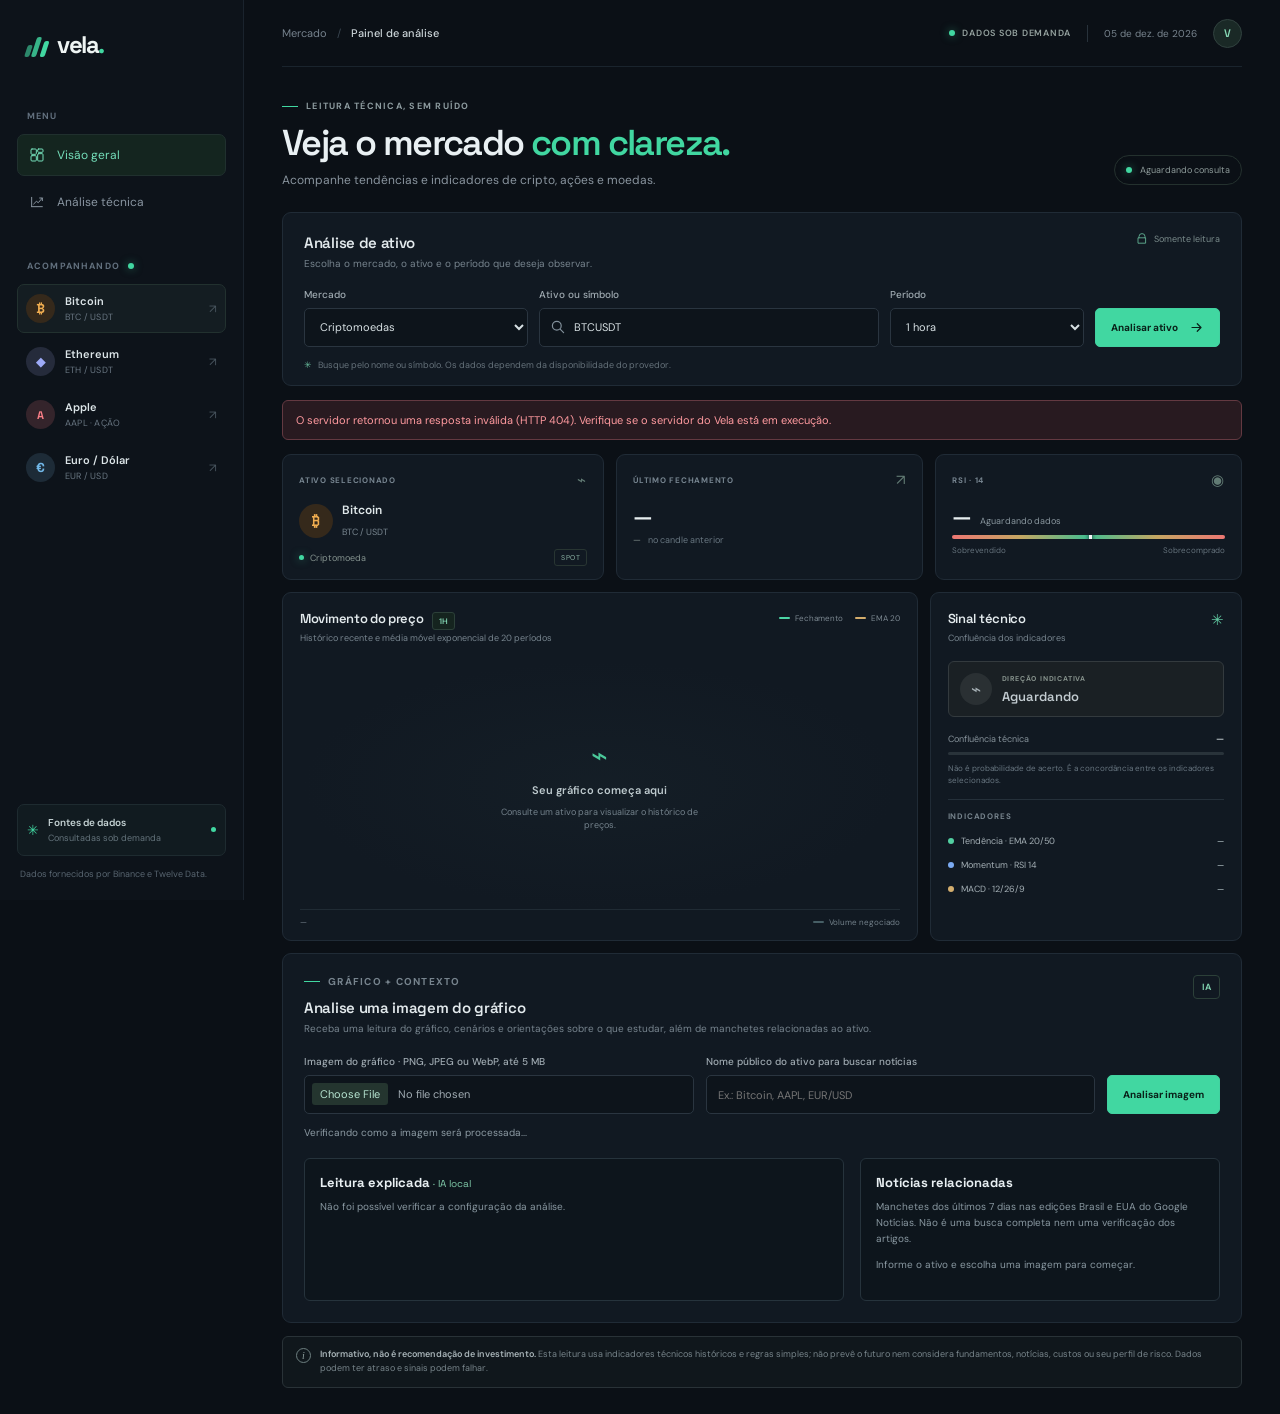
==== src/index.html @ a7787ef4 "Deploy Vela backend with Gemini consent Co-authored-by: Copilot <223556219+Copilot@users.noreply.git" ====
<!doctype html>
<html lang="pt-BR">
<head>
  <meta charset="utf-8">
  <meta name="viewport" content="width=device-width, initial-scale=1">
  <meta name="theme-color" content="#0b1016">
  <meta name="description" content="Painel de análise técnica de cripto, ações e forex com dados de mercado atuais.">
  <title>Vela — leitura de mercado</title>
  <link rel="preconnect" href="https://fonts.googleapis.com">
  <link rel="preconnect" href="https://fonts.gstatic.com" crossorigin>
  <link href="https://fonts.googleapis.com/css2?family=DM+Sans:wght@400;500;600;700&family=Space+Grotesk:wght@400;500;600;700&display=swap" rel="stylesheet">
  <link rel="stylesheet" href="./style.css?v=5">
  <script src="./app.js?v=2" defer></script>
  <script src="./image-analysis.js?v=4" defer></script>
</head>
<body>
  <div class="app-shell">
    <aside class="sidebar">
      <a class="brand" href="/" aria-label="Vela, início">
        <span class="brand-mark" aria-hidden="true"><span></span><span></span><span></span></span>
        <span>vela<span class="brand-period">.</span></span>
      </a>

      <div class="sidebar-label">MENU</div>
      <nav class="main-nav" aria-label="Navegação principal">
        <a class="nav-link active" href="#painel" aria-current="page">
          <svg viewBox="0 0 24 24" aria-hidden="true"><rect x="3" y="3" width="8" height="8" rx="1.5"/><rect x="13" y="3" width="8" height="5" rx="1.5"/><rect x="13" y="10" width="8" height="11" rx="1.5"/><rect x="3" y="13" width="8" height="8" rx="1.5"/></svg>
          Visão geral
        </a>
        <a class="nav-link" href="#analise">
          <svg viewBox="0 0 24 24" aria-hidden="true"><path d="M4 19V5m0 14h16M7 15l4-4 3 2 6-7"/><path d="M16 6h4v4"/></svg>
          Análise técnica
        </a>
      </nav>

      <div class="sidebar-label watchlist-label">ACOMPANHANDO <span class="live-dot"></span></div>
      <div class="watchlist" id="watchlist">
        <button class="watch-item selected" data-market="crypto" data-symbol="BTCUSDT">
          <span class="coin-icon bitcoin">₿</span>
          <span class="watch-copy"><strong>Bitcoin</strong><small>BTC / USDT</small></span>
          <span class="watch-arrow">↗</span>
        </button>
        <button class="watch-item" data-market="crypto" data-symbol="ETHUSDT">
          <span class="coin-icon ethereum">◆</span>
          <span class="watch-copy"><strong>Ethereum</strong><small>ETH / USDT</small></span>
          <span class="watch-arrow">↗</span>
        </button>
        <button class="watch-item" data-market="stocks" data-symbol="AAPL">
          <span class="coin-icon apple">A</span>
          <span class="watch-copy"><strong>Apple</strong><small>AAPL · AÇÃO</small></span>
          <span class="watch-arrow">↗</span>
        </button>
        <button class="watch-item" data-market="forex" data-symbol="EUR/USD">
          <span class="coin-icon euro">€</span>
          <span class="watch-copy"><strong>Euro / Dólar</strong><small>EUR / USD</small></span>
          <span class="watch-arrow">↗</span>
        </button>
      </div>

      <div class="sidebar-bottom">
        <div class="status-card">
          <span class="status-icon">✳</span>
          <div><strong>Fontes de dados</strong><small>Consultadas sob demanda</small></div>
          <span class="status-indicator"></span>
        </div>
        <p>Dados fornecidos por Binance e Twelve Data.</p>
      </div>
    </aside>

    <main id="painel" class="main-content">
      <header class="topbar">
        <div class="breadcrumb"><span>Mercado</span><span class="breadcrumb-slash">/</span><strong>Painel de análise</strong></div>
        <div class="topbar-right">
          <span class="market-status"><span class="live-dot"></span> DADOS SOB DEMANDA</span>
          <span class="topbar-divider"></span>
          <span class="date-label" id="current-date"></span>
          <div class="avatar" aria-label="Perfil">V</div>
        </div>
      </header>

      <section class="page-intro">
        <div>
          <p class="eyebrow"><span class="eyebrow-line"></span> LEITURA TÉCNICA, SEM RUÍDO</p>
          <h1>Veja o mercado <span>com clareza.</span></h1>
          <p class="intro-copy">Acompanhe tendências e indicadores de cripto, ações e moedas.</p>
        </div>
        <div class="updated-pill"><span class="live-dot"></span><span id="updated-at">Aguardando consulta</span></div>
      </section>

      <section id="analise" class="analysis-panel" aria-labelledby="analysis-heading">
        <div class="panel-heading">
          <div>
            <h2 id="analysis-heading">Análise de ativo</h2>
            <p>Escolha o mercado, o ativo e o período que deseja observar.</p>
          </div>
          <span class="secure-note"><svg viewBox="0 0 20 20" aria-hidden="true"><path d="M5 8V6a5 5 0 0 1 10 0v2m-11 0h12v9H4z"/></svg> Somente leitura</span>
        </div>
        <form id="analysis-form" class="control-grid">
          <label class="field market-field">
            <span>Mercado</span>
            <select id="market-select" name="market">
              <option value="crypto">Criptomoedas</option>
              <option value="stocks">Ações</option>
              <option value="forex">Forex</option>
            </select>
          </label>
          <label class="field symbol-field">
            <span>Ativo ou símbolo</span>
            <div class="symbol-input-wrap">
              <svg viewBox="0 0 20 20" aria-hidden="true"><circle cx="8.5" cy="8.5" r="5.5"/><path d="m13 13 4 4"/></svg>
              <input id="symbol-input" name="symbol" value="BTCUSDT" autocomplete="off" placeholder="Ex.: BTCUSDT, AAPL, EUR/USD" required>
              <div id="search-results" class="search-results" role="listbox" hidden></div>
            </div>
          </label>
          <label class="field interval-field">
            <span>Período</span>
            <select id="interval-select" name="interval">
              <option value="15m">15 minutos</option>
              <option value="1h" selected>1 hora</option>
              <option value="4h">4 horas</option>
              <option value="1d">1 dia</option>
              <option value="5m">5 minutos</option>
              <option value="1m">1 minuto</option>
            </select>
          </label>
          <button class="analyze-button" type="submit">
            <span>Analisar ativo</span>
            <svg viewBox="0 0 20 20" aria-hidden="true"><path d="M4 10h12m-5-5 5 5-5 5"/></svg>
          </button>
        </form>
        <p class="form-hint"><span class="hint-star">✳</span> Busque pelo nome ou símbolo. Os dados dependem da disponibilidade do provedor.</p>
      </section>

      <div id="error-message" class="error-message" role="alert" hidden></div>

      <section class="summary-grid" aria-label="Resumo da análise">
        <article class="summary-card asset-card">
          <div class="card-topline"><span>ATIVO SELECIONADO</span><span class="tiny-icon">⌁</span></div>
          <div class="asset-line">
            <span id="asset-icon" class="asset-icon">₿</span>
            <div><h3 id="asset-name">Bitcoin</h3><span id="asset-symbol" class="muted-label">BTC / USDT</span></div>
          </div>
          <div class="asset-market"><span class="live-dot"></span><span id="market-label">Criptomoeda</span><span id="market-badge" class="market-badge">SPOT</span></div>
        </article>
        <article class="summary-card price-card">
          <div class="card-topline"><span>ÚLTIMO FECHAMENTO</span><span class="tiny-icon">↗</span></div>
          <div id="latest-price" class="metric-value">—</div>
          <div class="metric-foot"><span id="price-change" class="change-value">—</span><span>no candle anterior</span></div>
        </article>
        <article class="summary-card rsi-card">
          <div class="card-topline"><span>RSI · 14</span><span class="tiny-icon">◉</span></div>
          <div class="rsi-line"><span id="rsi-value" class="metric-value">—</span><span id="rsi-state" class="rsi-state">Aguardando dados</span></div>
          <div class="rsi-track"><span id="rsi-marker"></span></div>
          <div class="rsi-scale"><span>Sobrevendido</span><span>Sobrecomprado</span></div>
        </article>
      </section>

      <section class="content-grid">
        <article class="chart-panel">
          <div class="chart-heading">
            <div>
              <div class="chart-title-row"><h2>Movimento do preço</h2><span class="interval-tag" id="chart-interval">1H</span></div>
              <p>Histórico recente e média móvel exponencial de 20 períodos</p>
            </div>
            <div class="chart-legend"><span><i class="legend-price"></i> Fechamento</span><span><i class="legend-ema"></i> EMA 20</span></div>
          </div>
          <div class="chart-wrap" id="chart-wrap">
            <canvas id="price-chart" aria-label="Gráfico de preço e EMA 20"></canvas>
            <div class="chart-empty" id="chart-empty">
              <span class="empty-chart-icon">⌁</span>
              <strong>Seu gráfico começa aqui</strong>
              <span>Consulte um ativo para visualizar o histórico de preços.</span>
            </div>
          </div>
          <div class="chart-footer"><span id="chart-range">—</span><span><i class="legend-volume"></i> Volume negociado</span></div>
        </article>

        <article class="signal-panel">
          <div class="signal-heading">
            <div><h2>Sinal técnico</h2><p>Confluência dos indicadores</p></div>
            <span class="signal-spark">✳</span>
          </div>
          <div id="signal-card" class="signal-card neutral">
            <div class="signal-icon" id="signal-icon">⌁</div>
            <div><span class="signal-caption">DIREÇÃO INDICATIVA</span><strong id="signal-direction">Aguardando</strong></div>
          </div>
          <div class="confluence-row"><span>Confluência técnica</span><strong id="confluence-value">—</strong></div>
          <div class="confluence-track"><span id="confluence-bar"></span></div>
          <p class="confluence-note">Não é probabilidade de acerto. É a concordância entre os indicadores selecionados.</p>
          <div class="signal-divider"></div>
          <h3 class="indicators-title">INDICADORES</h3>
          <div class="indicator-row"><span><i class="indicator-dot trend-dot"></i>Tendência · EMA 20/50</span><strong id="trend-indicator">—</strong></div>
          <div class="indicator-row"><span><i class="indicator-dot rsi-dot"></i>Momentum · RSI 14</span><strong id="rsi-indicator">—</strong></div>
          <div class="indicator-row"><span><i class="indicator-dot macd-dot"></i>MACD · 12/26/9</span><strong id="macd-indicator">—</strong></div>
        </article>
      </section>

      <section id="imagem" class="image-panel" aria-labelledby="image-heading">
        <div class="panel-heading">
          <div>
            <p class="eyebrow"><span class="eyebrow-line"></span> GRÁFICO + CONTEXTO</p>
            <h2 id="image-heading">Analise uma imagem do gráfico</h2>
            <p>Receba uma leitura do gráfico, cenários e orientações sobre o que estudar, além de manchetes relacionadas ao ativo.</p>
          </div>
          <span class="local-badge" id="image-provider-badge">IA</span>
        </div>
        <form id="image-form">
          <div class="image-controls">
            <label class="field image-file-field">
              <span>Imagem do gráfico · PNG, JPEG ou WebP, até 5 MB</span>
              <input id="chart-image" type="file" accept="image/png,image/jpeg,image/webp" required>
            </label>
            <label class="field image-topic-field">
              <span>Nome público do ativo para buscar notícias</span>
              <input id="news-topic" type="text" placeholder="Ex.: Bitcoin, AAPL, EUR/USD" maxlength="60" required>
            </label>
            <button type="submit" class="analyze-button" id="image-submit">Analisar imagem</button>
          </div>
          <p class="image-privacy" id="image-privacy">Verificando como a imagem será processada...</p>
          <label class="image-consent" id="image-consent-wrap" hidden>
            <input id="image-consent" type="checkbox">
            <span>Autorizo o envio desta imagem ao Google Gemini para análise.</span>
          </label>
        </form>
        <div class="image-result-grid">
          <div class="image-analysis-panel" aria-labelledby="image-result-heading">
            <h3 id="image-result-heading">Leitura explicada <span>· IA local</span></h3>
            <div id="image-status" class="image-status" role="status" aria-live="polite">Escolha uma imagem e informe o ativo para iniciar a análise.</div>
            <img id="image-preview" class="image-preview" alt="Prévia da imagem escolhida" hidden>
            <div id="image-error" class="error-message" role="alert" hidden></div>
            <div id="image-result" class="image-result" hidden>
              <p class="image-result-warning"><strong>Atenção:</strong> a IA pode interpretar o gráfico incorretamente ou criar regras falsas. Confira a imagem e consulte fontes confiáveis antes de tomar decisões.</p>
              <div id="image-explanation" class="image-explanation"></div>
              <div class="study-guide">
                <h3>Guia básico para estudar</h3>
                <ul>
                  <li><strong>Candles:</strong> cada vela mostra abertura, fechamento, máxima e mínima de um período.</li>
                  <li><strong>Tendência:</strong> observe a sequência de topos e fundos; uma vela isolada não confirma a direção.</li>
                  <li><strong>Suporte e resistência:</strong> são regiões onde o preço encontrou dificuldade para cair ou subir no passado, sem garantia de repetição.</li>
                  <li><strong>Volume:</strong> mostra a quantidade negociada no período, quando o gráfico disponibiliza esse dado.</li>
                  <li><strong>Indicadores:</strong> estude como foram calculados e o que medem; não suponha que estejam presentes se não aparecerem na imagem.</li>
                </ul>
              </div>
              <p>Confira a imagem, os valores e as fontes: a IA pode se enganar ou não identificar detalhes. Cenários não são previsões nem recomendação de investimento.</p>
            </div>
          </div>
          <aside class="news-panel" aria-labelledby="news-heading">
            <h3 id="news-heading">Notícias relacionadas</h3>
            <p>Manchetes dos últimos 7 dias nas edições Brasil e EUA do Google Notícias. Não é uma busca completa nem uma verificação dos artigos.</p>
            <div id="news-status" class="news-status" role="status">Informe o ativo e escolha uma imagem para começar.</div>
            <ul id="news-list" class="news-list"></ul>
          </aside>
        </div>
      </section>

      <footer class="disclaimer">
        <span class="disclaimer-icon">i</span>
        <p><strong>Informativo, não é recomendação de investimento.</strong> Esta leitura usa indicadores técnicos históricos e regras simples; não prevê o futuro nem considera fundamentos, notícias, custos ou seu perfil de risco. Dados podem ter atraso e sinais podem falhar.</p>
      </footer>
    </main>
  </div>
</body>
</html>
---- src/style.css ----
:root {
  color-scheme: dark;
  --bg: #0b1016;
  --sidebar: #0d131a;
  --panel: #111922;
  --panel-soft: #131d27;
  --border: #202b36;
  --muted: #788694;
  --text: #e9f0f3;
  --green: #41d7a1;
  --green-soft: #16352f;
  --red: #ff6d79;
  --amber: #eabf67;
  --font-ui: "DM Sans", sans-serif;
  --font-display: "Space Grotesk", sans-serif;
}

* { box-sizing: border-box; }

body {
  margin: 0;
  min-width: 320px;
  background: var(--bg);
  color: var(--text);
  font-family: var(--font-ui);
  font-size: 14px;
  -webkit-font-smoothing: antialiased;
}

button, input, select { font: inherit; }
button, select { cursor: pointer; }

.app-shell { min-height: 100vh; }

.sidebar {
  position: fixed;
  inset: 0 auto 0 0;
  z-index: 3;
  display: flex;
  width: 244px;
  flex-direction: column;
  padding: 28px 17px 19px;
  background: var(--sidebar);
  border-right: 1px solid #1a232d;
}

.brand {
  display: flex;
  width: fit-content;
  align-items: center;
  gap: 10px;
  margin: 1px 0 50px 9px;
  color: #eef4f3;
  font-family: var(--font-display);
  font-size: 24px;
  font-weight: 700;
  letter-spacing: -1.5px;
  text-decoration: none;
}

.brand-period { color: var(--green); }
.brand-mark { display: flex; height: 24px; align-items: end; gap: 3px; }
.brand-mark span { width: 5px; border-radius: 2px; background: var(--green); transform: skew(-18deg); }
.brand-mark span:nth-child(1) { height: 12px; opacity: .6; }
.brand-mark span:nth-child(2) { height: 20px; opacity: .82; }
.brand-mark span:nth-child(3) { height: 16px; }

.sidebar-label {
  display: flex;
  align-items: center;
  gap: 8px;
  margin: 0 10px 12px;
  color: #62707e;
  font-size: 9px;
  font-weight: 700;
  letter-spacing: 1.15px;
}

.main-nav { display: grid; gap: 5px; }
.nav-link {
  display: flex;
  height: 42px;
  align-items: center;
  gap: 12px;
  padding: 0 11px;
  border: 1px solid transparent;
  border-radius: 7px;
  color: #8995a1;
  font-size: 12px;
  text-decoration: none;
  transition: color .18s ease, background .18s ease;
}

.nav-link:hover { color: var(--text); background: #141d26; }
.nav-link.active { border-color: #20302e; background: #14251f; color: #74dfba; }
.nav-link svg { width: 16px; fill: none; stroke: currentColor; stroke-linecap: round; stroke-linejoin: round; stroke-width: 1.5; }
.watchlist-label { margin-top: 37px; }
.live-dot { display: inline-block; width: 6px; height: 6px; flex: 0 0 auto; border-radius: 50%; background: var(--green); box-shadow: 0 0 9px #41d7a180; }

.watchlist { display: grid; gap: 4px; }
.watch-item {
  display: flex;
  width: 100%;
  align-items: center;
  gap: 10px;
  padding: 9px 8px;
  border: 1px solid transparent;
  border-radius: 7px;
  background: transparent;
  color: var(--text);
  text-align: left;
  transition: border-color .18s ease, background .18s ease;
}

.watch-item:hover, .watch-item.selected { border-color: #22312f; background: #141d22; }
.coin-icon { display: grid; width: 29px; height: 29px; flex: 0 0 auto; place-items: center; border-radius: 50%; font-family: var(--font-display); font-size: 13px; font-weight: 700; }
.bitcoin { background: #35291b; color: #f0ad50; }
.ethereum { background: #252b3b; color: #9daaf7; font-size: 12px; }
.apple { background: #34242b; color: #fa7e87; font-size: 11px; }
.euro { background: #1d2b37; color: #71b7e7; }
.watch-copy { display: grid; gap: 3px; min-width: 0; }
.watch-copy strong { overflow: hidden; color: #dce5e8; font-size: 11px; font-weight: 600; text-overflow: ellipsis; white-space: nowrap; }
.watch-copy small { color: #687581; font-size: 9px; letter-spacing: .2px; }
.watch-arrow { margin-left: auto; color: #47545d; font-size: 12px; }

.sidebar-bottom { margin-top: auto; }
.status-card { display: flex; align-items: center; gap: 9px; padding: 11px 9px; border: 1px solid #1e2b30; border-radius: 7px; background: #111b20; }
.status-icon { color: var(--green); font-size: 14px; }
.status-card div { display: grid; gap: 3px; }
.status-card strong { color: #c4d2d3; font-size: 10px; font-weight: 600; }
.status-card small { color: #64737b; font-size: 9px; }
.status-indicator { width: 5px; height: 5px; margin-left: auto; border-radius: 50%; background: var(--green); }
.sidebar-bottom > p { margin: 11px 3px 0; color: #586570; font-size: 9px; line-height: 1.6; }

.main-content { max-width: 1600px; min-height: 100vh; margin-left: 244px; padding: 0 38px 26px; }
.topbar { display: flex; height: 67px; align-items: center; justify-content: space-between; border-bottom: 1px solid #1a242d; }
.breadcrumb { display: flex; align-items: center; gap: 10px; color: #76828d; font-size: 11px; }
.breadcrumb-slash { color: #3a4651; }
.breadcrumb strong { color: #cbd4d8; font-weight: 500; }
.topbar-right { display: flex; align-items: center; gap: 16px; }
.market-status { display: flex; align-items: center; gap: 7px; color: #95a29f; font-size: 9px; font-weight: 600; letter-spacing: .75px; }
.topbar-divider { width: 1px; height: 17px; background: #28323b; }
.date-label { color: #78848e; font-size: 10px; }
.avatar { display: grid; width: 29px; height: 29px; place-items: center; border: 1px solid #31423f; border-radius: 50%; background: #1a2926; color: #88dcb8; font-family: var(--font-display); font-size: 11px; font-weight: 600; }

.page-intro { display: flex; align-items: end; justify-content: space-between; margin: 33px 0 24px; }
.eyebrow { display: flex; align-items: center; gap: 8px; margin: 0 0 12px; color: #8d9b9f; font-size: 9px; font-weight: 700; letter-spacing: 1.25px; }
.eyebrow-line { width: 16px; height: 1px; background: var(--green); }
h1, h2, h3, p { margin-top: 0; }
h1 { margin-bottom: 8px; font-family: var(--font-display); font-size: clamp(26px, 3vw, 36px); font-weight: 600; letter-spacing: -1.6px; line-height: 1.1; }
h1 span { color: var(--green); }
.intro-copy { margin-bottom: 0; color: #89949e; font-size: 12px; }
.updated-pill { display: flex; align-items: center; gap: 8px; margin-bottom: 3px; padding: 8px 11px; border: 1px solid #24312e; border-radius: 20px; color: #8e9b9a; font-size: 9px; }

.analysis-panel, .summary-card, .chart-panel, .signal-panel { border: 1px solid var(--border); border-radius: 9px; background: var(--panel); }
.analysis-panel { padding: 20px 21px 14px; }
.panel-heading { display: flex; align-items: start; justify-content: space-between; }
.panel-heading h2, .chart-heading h2, .signal-heading h2 { margin: 0 0 5px; color: #e3eaed; font-family: var(--font-display); font-size: 15px; font-weight: 600; letter-spacing: -.3px; }
.panel-heading p, .chart-heading p, .signal-heading p { margin: 0; color: #77848e; font-size: 10px; }
.secure-note { display: flex; align-items: center; gap: 6px; color: #7a8b8b; font-size: 9px; }
.secure-note svg { width: 12px; fill: none; stroke: #67b99a; stroke-linecap: round; stroke-linejoin: round; stroke-width: 1.4; }
.control-grid { display: grid; grid-template-columns: minmax(155px, .92fr) minmax(210px, 1.4fr) minmax(135px, .8fr) auto; align-items: end; gap: 11px; margin-top: 18px; }
.field { display: grid; min-width: 0; gap: 7px; }
.field > span { color: #a0abb2; font-size: 10px; font-weight: 500; }
.field select, .field input { width: 100%; height: 39px; outline: none; border: 1px solid #2a3540; border-radius: 5px; background: #0d141b; color: #d7e0e3; font-size: 11px; }
.field select { padding: 0 30px 0 11px; }
.field input { padding: 0 10px 0 34px; }
.field select:focus, .field input:focus { border-color: #478875; box-shadow: 0 0 0 2px #41d7a11c; }
.symbol-input-wrap { position: relative; }
.symbol-input-wrap > svg { position: absolute; z-index: 1; top: 11px; left: 11px; width: 16px; fill: none; stroke: #82909b; stroke-linecap: round; stroke-width: 1.5; }
.symbol-input-wrap input::placeholder { color: #56636d; }
.analyze-button { display: flex; height: 39px; align-items: center; justify-content: center; gap: 11px; padding: 0 15px; border: 1px solid #42d1a0; border-radius: 5px; background: var(--green); color: #092119; font-size: 10px; font-weight: 700; white-space: nowrap; transition: background .16s ease, transform .16s ease; }
.analyze-button:hover { transform: translateY(-1px); background: #67e2b4; }
.analyze-button:disabled { cursor: wait; opacity: .65; transform: none; }
.analyze-button svg { width: 15px; fill: none; stroke: currentColor; stroke-linecap: round; stroke-linejoin: round; stroke-width: 1.6; }
.form-hint { display: flex; align-items: center; gap: 6px; margin: 12px 0 0; color: #65717a; font-size: 9px; }
.hint-star { color: #67b99a; }

.search-results { position: absolute; z-index: 5; top: calc(100% + 5px); right: 0; left: 0; max-height: 260px; overflow-y: auto; padding: 4px; border: 1px solid #2a3943; border-radius: 6px; background: #121b23; box-shadow: 0 12px 28px #0008; }
.search-results[hidden] { display: none; }
.search-option { display: flex; width: 100%; align-items: center; justify-content: space-between; gap: 10px; padding: 9px 8px; border: 0; border-radius: 4px; background: transparent; color: #dce5e8; font-size: 10px; text-align: left; }
.search-option:hover, .search-option:focus { outline: none; background: #1a2a2a; }
.search-option span:last-child { color: #72828b; font-size: 9px; }
.search-message { padding: 10px 8px; color: #829099; font-size: 10px; }

.error-message { margin-top: 14px; padding: 11px 13px; border: 1px solid #633941; border-radius: 6px; background: #281a20; color: #ff9a9f; font-size: 11px; line-height: 1.5; }
.error-message[hidden] { display: none; }
.summary-grid { display: grid; grid-template-columns: 1.05fr 1fr 1fr; gap: 12px; margin-top: 14px; }
.summary-card { min-width: 0; min-height: 119px; padding: 15px 16px 13px; }
.card-topline { display: flex; align-items: center; justify-content: space-between; color: #778590; font-size: 8px; font-weight: 700; letter-spacing: .75px; }
.tiny-icon { color: #627b74; font-size: 15px; font-weight: 400; }
.asset-line { display: flex; align-items: center; gap: 9px; margin-top: 12px; }
.asset-icon { display: grid; width: 34px; height: 34px; place-items: center; border-radius: 50%; background: #35291b; color: #f0ad50; font-size: 15px; font-weight: 600; }
.asset-line h3 { margin: 0 0 3px; color: #e0e8ea; font-size: 12px; font-weight: 600; }
.muted-label { color: #78858f; font-size: 9px; }
.asset-market { display: flex; align-items: center; gap: 6px; margin-top: 10px; color: #85938f; font-size: 9px; }
.asset-market .live-dot { width: 5px; height: 5px; }
.market-badge { margin-left: auto; padding: 3px 6px; border: 1px solid #283532; border-radius: 3px; color: #8eb6a7; font-size: 7px; letter-spacing: .5px; }
.metric-value { display: block; overflow: hidden; margin-top: 12px; color: #e7eef0; font-family: var(--font-display); font-size: 22px; font-weight: 600; letter-spacing: -.7px; text-overflow: ellipsis; white-space: nowrap; }
.metric-foot { display: flex; align-items: center; gap: 7px; margin-top: 4px; color: #687680; font-size: 9px; }
.change-value { color: #85938f; }
.change-value.positive { color: var(--green); }
.change-value.negative { color: var(--red); }
.rsi-line { display: flex; align-items: baseline; gap: 9px; }
.rsi-line .metric-value { width: fit-content; }
.rsi-state { color: #89969e; font-size: 9px; }
.rsi-track, .confluence-track { overflow: hidden; height: 4px; border-radius: 5px; background: linear-gradient(90deg, #ed7773 0%, #c4a662 25%, #43be91 50%, #c4a662 75%, #ed7773 100%); }
.rsi-track { position: relative; margin-top: 5px; }
.rsi-track span { position: absolute; top: -2px; left: 50%; width: 3px; height: 8px; border-radius: 3px; background: #f3f6f7; box-shadow: 0 0 4px #071018; transition: left .25s ease; }
.rsi-scale { display: flex; justify-content: space-between; margin-top: 6px; color: #65727c; font-size: 8px; }

.content-grid { display: grid; grid-template-columns: minmax(0, 1.75fr) minmax(255px, .86fr); gap: 12px; margin-top: 12px; }
.chart-panel, .signal-panel { min-width: 0; min-height: 338px; padding: 17px 17px 13px; }
.chart-heading { display: flex; align-items: start; justify-content: space-between; gap: 10px; }
.chart-heading h2 { font-size: 13px; }
.chart-heading p { font-size: 9px; }
.chart-title-row { display: flex; align-items: center; gap: 8px; }
.interval-tag { padding: 3px 6px; border: 1px solid #2c4039; border-radius: 3px; background: #15241f; color: #7fd0ae; font-size: 8px; font-weight: 600; }
.chart-legend { display: flex; flex-wrap: wrap; gap: 12px; padding-top: 3px; color: #7d8992; font-size: 8px; }
.chart-legend span, .chart-footer > span:last-child { display: flex; align-items: center; gap: 5px; }
.chart-legend i, .chart-footer i { display: inline-block; width: 11px; height: 2px; border-radius: 2px; }
.legend-price { background: #4cd5a5; }
.legend-ema { background: #d3ac6b; }
.legend-volume { background: #465e65; }
.chart-wrap { position: relative; height: 249px; margin-top: 16px; }
#price-chart { display: block; width: 100%; height: 100%; }
.chart-empty { position: absolute; inset: 0; display: flex; align-items: center; justify-content: center; flex-direction: column; gap: 9px; background: radial-gradient(ellipse at center, #17222a88, transparent 70%); text-align: center; }
.chart-empty[hidden] { display: none; }
.empty-chart-icon { color: #4bc99a; font-size: 28px; }
.chart-empty strong { color: #bdc9cd; font-size: 11px; font-weight: 600; }
.chart-empty > span:last-child { max-width: 230px; color: #74828c; font-size: 9px; line-height: 1.5; }
.chart-footer { display: flex; align-items: center; justify-content: space-between; padding-top: 7px; border-top: 1px solid #202b34; color: #73808a; font-size: 8px; }

.signal-panel { padding: 17px 17px 13px; }
.signal-heading { display: flex; align-items: start; justify-content: space-between; }
.signal-heading h2 { font-size: 13px; }
.signal-heading p { font-size: 9px; }
.signal-spark { color: #62cba3; font-size: 15px; }
.signal-card { display: flex; align-items: center; gap: 10px; margin-top: 17px; padding: 11px; border: 1px solid #304038; border-radius: 6px; background: #14221e; }
.signal-card.bearish { border-color: #51343a; background: #241a1e; }
.signal-card.neutral { border-color: #333a3e; background: #1a2024; }
.signal-icon { display: grid; width: 32px; height: 32px; flex: 0 0 auto; place-items: center; border-radius: 50%; background: #1e3930; color: var(--green); font-size: 17px; }
.signal-card.bearish .signal-icon { background: #3a242b; color: var(--red); }
.signal-card.neutral .signal-icon { background: #2a3033; color: #a5afb4; }
.signal-caption { display: block; margin-bottom: 4px; color: #88948e; font-size: 7px; font-weight: 700; letter-spacing: .8px; }
.signal-card strong { color: var(--green); font-family: var(--font-display); font-size: 13px; font-weight: 600; }
.signal-card.bearish strong { color: var(--red); }
.signal-card.neutral strong { color: #c2cbd0; }
.confluence-row { display: flex; justify-content: space-between; margin-top: 16px; color: #87939b; font-size: 9px; }
.confluence-row strong { color: #d3dcdf; font-size: 9px; font-weight: 600; }
.confluence-track { height: 3px; margin-top: 7px; background: #29333a; }
.confluence-track span { display: block; width: 0; height: 100%; border-radius: inherit; background: var(--green); transition: width .3s ease; }
.confluence-track span.bearish { background: var(--red); }
.confluence-note { margin: 7px 0 0; color: #687680; font-size: 8px; line-height: 1.5; }
.signal-divider { height: 1px; margin: 13px 0 11px; background: #25303a; }
.indicators-title { margin: 0 0 8px; color: #77848d; font-size: 8px; font-weight: 700; letter-spacing: .8px; }
.indicator-row { display: flex; align-items: center; justify-content: space-between; gap: 8px; padding: 6px 0; color: #a4afb5; font-size: 9px; }
.indicator-row > span { display: flex; align-items: center; gap: 7px; }
.indicator-row strong { color: #9aa8ad; font-size: 8px; font-weight: 600; text-transform: uppercase; }
.indicator-row strong.positive { color: var(--green); }
.indicator-row strong.negative { color: var(--red); }
.indicator-dot { width: 6px; height: 6px; border-radius: 50%; }
.trend-dot { background: #52cfa1; }
.rsi-dot { background: #7baaf2; }
.macd-dot { background: #d4ae6e; }

.disclaimer { display: flex; align-items: start; gap: 9px; margin-top: 13px; padding: 11px 13px; border: 1px solid #293237; border-radius: 6px; background: #10171c; }
.disclaimer-icon { display: grid; width: 15px; height: 15px; flex: 0 0 auto; place-items: center; border: 1px solid #6d7f80; border-radius: 50%; color: #91a2a1; font-family: Georgia, serif; font-size: 10px; font-style: italic; }
.disclaimer p { margin: 0; color: #77848a; font-size: 9px; line-height: 1.55; }
.disclaimer strong { color: #a8b4b8; font-weight: 600; }

.image-panel { margin-top: 12px; padding: 21px; border: 1px solid var(--border); border-radius: 9px; background: var(--panel); }
.image-panel .eyebrow { margin-bottom: 10px; }
.local-badge { padding: 5px 8px; border: 1px solid #2c4039; border-radius: 4px; color: #7fd0ae; font-size: 9px; font-weight: 700; white-space: nowrap; }
.image-controls { display: grid; grid-template-columns: minmax(0, 1fr) minmax(0, 1fr) auto; align-items: end; gap: 12px; margin-top: 20px; }
.image-file-field input { padding: 7px; color: #a0abb2; }
.image-file-field input::file-selector-button { margin-right: 10px; padding: 4px 8px; border: 0; border-radius: 3px; background: #24352f; color: #b6e4d1; font: inherit; cursor: pointer; }
.image-topic-field input { padding: 0 11px; }
.image-privacy { margin: 11px 0 0; color: #8d9ba4; font-size: 10px; line-height: 1.6; }
.image-consent { display: flex; align-items: flex-start; gap: 8px; margin-top: 10px; color: #e6c594; font-size: 11px; line-height: 1.6; }
.image-consent[hidden] { display: none; }
.image-consent input { flex: 0 0 auto; margin: 2px 0 0; accent-color: var(--green); }
.image-result-grid { display: grid; grid-template-columns: minmax(0, 1.2fr) minmax(0, .8fr); gap: 16px; margin-top: 17px; }
.image-preview { display: block; width: 100%; max-height: 250px; margin-top: 12px; object-fit: contain; border: 1px solid #2a3540; border-radius: 6px; background: #0d141b; }
.image-preview[hidden], .image-result[hidden] { display: none; }
.image-analysis-panel, .news-panel { padding: 15px; border: 1px solid #26333c; border-radius: 6px; background: #0d151c; }
.image-result { margin-top: 12px; }
.image-analysis-panel h3, .news-panel h3 { margin: 0 0 8px; font-family: var(--font-display); font-size: 13px; }
.image-analysis-panel h3 span { color: #80cbaa; font-size: 10px; font-weight: 400; }
.image-explanation { color: #d3dddf; font-size: 12px; line-height: 1.7; white-space: pre-wrap; overflow-wrap: anywhere; }
.study-guide { margin-top: 20px; color: #b6c4ca; font-size: 12px; line-height: 1.7; }
.study-guide ul { padding-left: 20px; }
.study-guide li + li { margin-top: 6px; }
.image-result p, .news-panel p, .news-status, .image-status { color: #8998a1; font-size: 10px; line-height: 1.6; }
.image-result p { margin: 13px 0 0; }
.image-result .image-result-warning { margin: 0 0 12px; color: #e6c594; font-size: 11px; }
.image-status { margin: 0 0 8px; }
.news-list { display: grid; gap: 12px; margin: 12px 0 0; padding: 0; list-style: none; }
.news-list li { padding-top: 10px; border-top: 1px solid #26333c; }
.news-list a { color: #b9e8d6; font-size: 11px; line-height: 1.5; text-decoration: none; }
.news-list a:hover { text-decoration: underline; }
.news-list small { display: block; margin-top: 4px; color: #87959f; font-size: 9px; line-height: 1.5; }

@media (min-width: 1500px) {
  .main-content { margin-right: auto; }
}

@media (max-width: 1100px) {
  .sidebar { width: 215px; }
  .main-content { margin-left: 215px; padding-right: 24px; padding-left: 24px; }
  .control-grid { grid-template-columns: 1fr 1.25fr 1fr; }
  .analyze-button { grid-column: 1 / -1; }
  .content-grid { grid-template-columns: minmax(0, 1.4fr) minmax(240px, .9fr); }
}

@media (max-width: 820px) {
  .sidebar { position: static; width: auto; height: 58px; flex-direction: row; align-items: center; justify-content: space-between; padding: 0 20px; border-right: 0; border-bottom: 1px solid #1a232d; }
  .brand { margin: 0; font-size: 21px; }
  .brand-mark { transform: scale(.85); transform-origin: left center; }
  .sidebar-label, .main-nav, .watchlist, .sidebar-bottom { display: none; }
  .main-content { margin-left: 0; padding: 0 20px 22px; }
  .topbar { height: 54px; }
  .page-intro { margin-top: 26px; }
  .summary-grid { grid-template-columns: repeat(3, minmax(0, 1fr)); gap: 8px; }
  .summary-card { padding: 13px 12px; }
  .content-grid { grid-template-columns: 1fr; }
  .chart-panel { min-height: 320px; }
  .signal-panel { min-height: auto; }
}

@media (max-width: 600px) {
  .main-content { padding-right: 13px; padding-left: 13px; }
  .topbar-right { gap: 9px; }
  .market-status { font-size: 0; }
  .market-status .live-dot { width: 7px; height: 7px; }
  .topbar-divider { display: none; }
  .date-label { display: none; }
  .page-intro { align-items: start; flex-direction: column; gap: 13px; margin: 22px 0 17px; }
  h1 { font-size: 29px; }
  .intro-copy { max-width: 300px; font-size: 11px; line-height: 1.5; }
  .updated-pill { margin: 0; }
  .analysis-panel { padding: 16px 14px 13px; }
  .secure-note { font-size: 0; }
  .secure-note svg { width: 15px; height: 15px; }
  .control-grid { grid-template-columns: 1fr 1fr; gap: 11px 9px; }
  .symbol-field { grid-column: 1 / -1; grid-row: 2; }
  .interval-field { grid-column: 1; grid-row: 3; }
  .analyze-button { grid-column: 2; grid-row: 3; padding: 0 7px; }
  .summary-grid { grid-template-columns: 1fr 1fr; }
  .asset-card { grid-column: 1 / -1; min-height: 111px; }
  .price-card, .rsi-card { min-height: 116px; }
  .chart-panel { padding: 15px 12px 11px; }
  .chart-heading { flex-direction: column; }
  .chart-legend { padding-top: 0; }
  .chart-wrap { height: 225px; margin-top: 12px; }
  .chart-empty > span:last-child { padding: 0 12px; }
  .disclaimer { padding: 10px; }
  .image-panel { padding: 16px 14px; }
  .image-controls, .image-result-grid { grid-template-columns: 1fr; }
  .image-controls .analyze-button { grid-column: auto; grid-row: auto; }
}

@media (prefers-reduced-motion: reduce) {
  *, *::before, *::after { scroll-behavior: auto !important; transition-duration: .01ms !important; animation-duration: .01ms !important; }
}
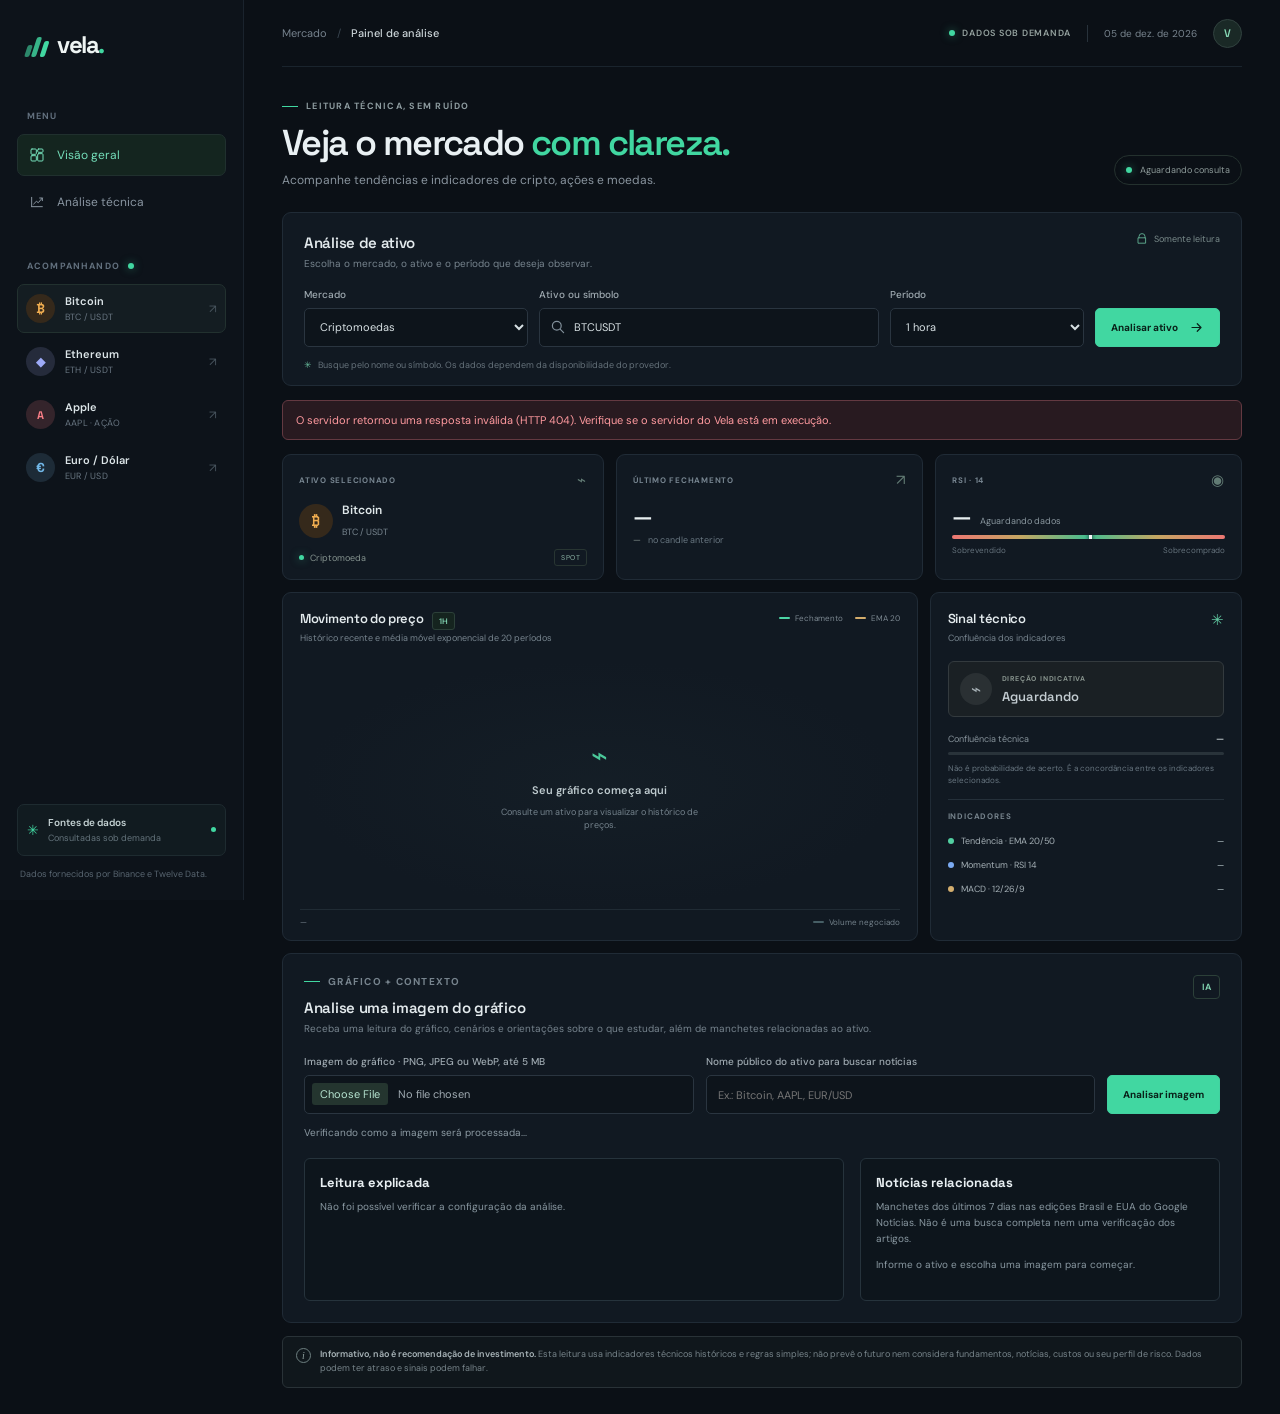
==== commit bcac7b11: "Clarify image analysis panel label Co-authored-by: Copilot <223556219+Copilot@users.noreply.github.c" ====
--- a/src/index.html
+++ b/src/index.html
@@ -224,7 +224,7 @@
         </form>
         <div class="image-result-grid">
           <div class="image-analysis-panel" aria-labelledby="image-result-heading">
-            <h3 id="image-result-heading">Leitura explicada <span>· IA local</span></h3>
+            <h3 id="image-result-heading">Leitura explicada</h3>
             <div id="image-status" class="image-status" role="status" aria-live="polite">Escolha uma imagem e informe o ativo para iniciar a análise.</div>
             <img id="image-preview" class="image-preview" alt="Prévia da imagem escolhida" hidden>
             <div id="image-error" class="error-message" role="alert" hidden></div>
